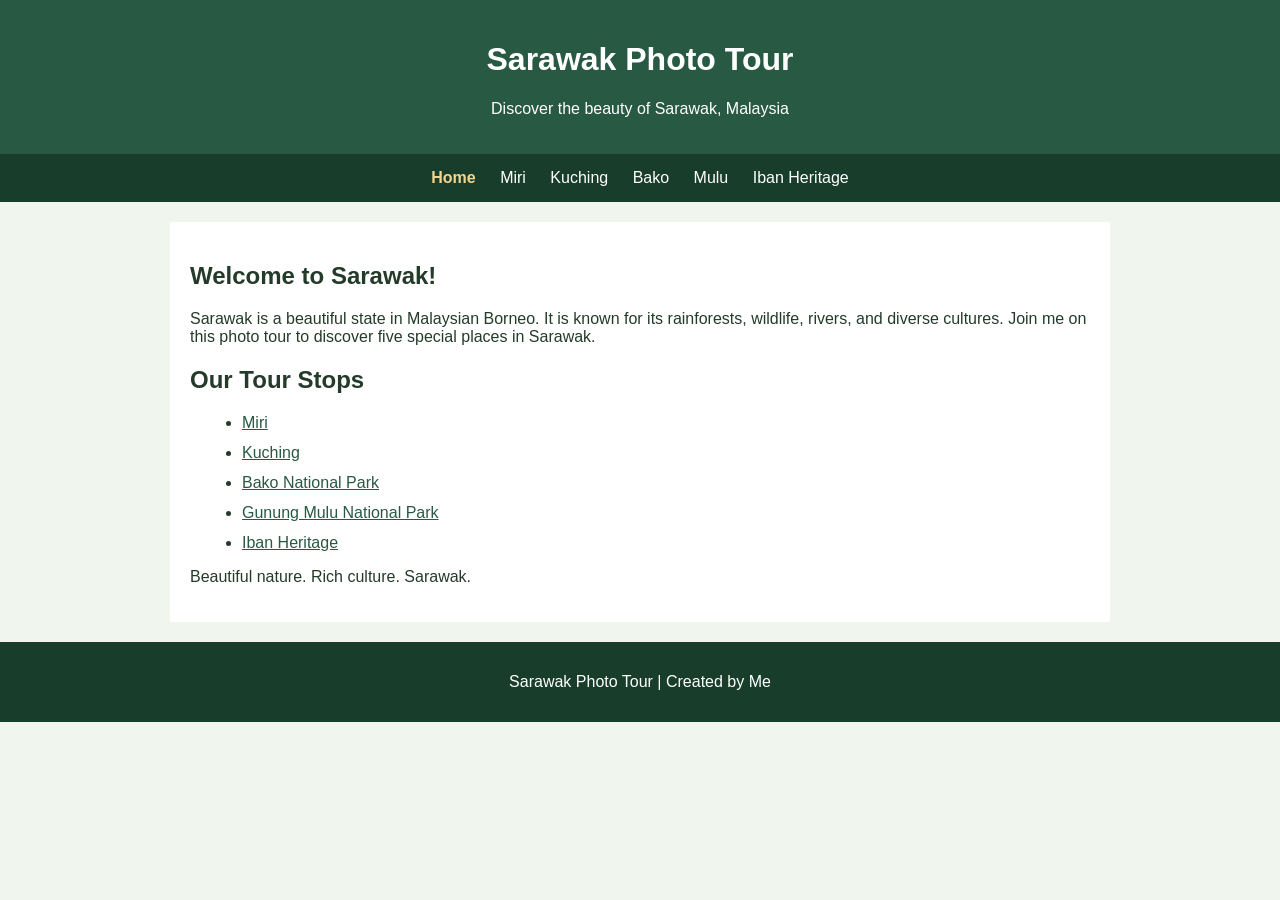
==== index.html @ 057e3d28 "Add files via upload" ====
<!DOCTYPE html>
<html lang="en">
<head>
    <meta charset="UTF-8">
    <meta name="viewport" content="width=device-width, initial-scale=1.0">
    <title>Sarawak Photo Tour</title>
    <link rel="stylesheet" href="style.css">
</head>
<body>
<header>
    <h1>Sarawak Photo Tour</h1>
    <p>Discover the beauty of Sarawak, Malaysia</p>
</header>

<nav>
    <a href="index.html" class="active" aria-current="page">Home</a>
    <a href="miri.html">Miri</a>
    <a href="kuching.html">Kuching</a>
    <a href="bako.html">Bako</a>
    <a href="mulu.html">Mulu</a>
    <a href="iban.html">Iban Heritage</a>
</nav>

<main>
<h2>Welcome to Sarawak!</h2>
<p>Sarawak is a beautiful state in Malaysian Borneo. It is known for its rainforests, wildlife, rivers, and diverse cultures. Join me on this photo tour to discover five special places in Sarawak.</p>

<h2>Our Tour Stops</h2>
<ul class="places">
    <li><a href="miri.html">Miri</a></li>
    <li><a href="kuching.html">Kuching</a></li>
    <li><a href="bako.html">Bako National Park</a></li>
    <li><a href="mulu.html">Gunung Mulu National Park</a></li>
    <li><a href="iban.html">Iban Heritage</a></li>
</ul>
<div class="decoration">
    <p>Beautiful nature. Rich culture. Sarawak.</p>
</div>
</main>

<footer>
    <p>Sarawak Photo Tour | Created by Me</p>
</footer>
</body>
</html>
---- style.css ----
body {
    font-family: Arial, sans-serif;
    background-color: #f0f5ee;
    background-image: url("images/leaf-pattern.png");
    background-repeat: repeat;
    color: #243b2a;
    margin: 0;
}

header {
    background-color: #285943;
    color: white;
    text-align: center;
    padding: 20px;
}

nav {
    background-color: #183d2b;
    text-align: center;
    padding: 15px;
}

nav a {
    color: white;
    text-decoration: none;
    margin: 10px;
}

nav a:hover {
    color: #f4d58d;
}

nav a.active {
    color: #f4d58d;
    font-weight: bold;
}

main {
    background-color: white;
    margin: 20px auto;
    padding: 20px;
    max-width: 900px;
}

.places {
    list-style-image: url("images/leaf-bullet.png");
}

.places li {
    margin: 12px;
}

.places a {
    color: #285943;
}

footer {
    background-color: #183d2b;
    color: white;
    text-align: center;
    padding: 15px;
}
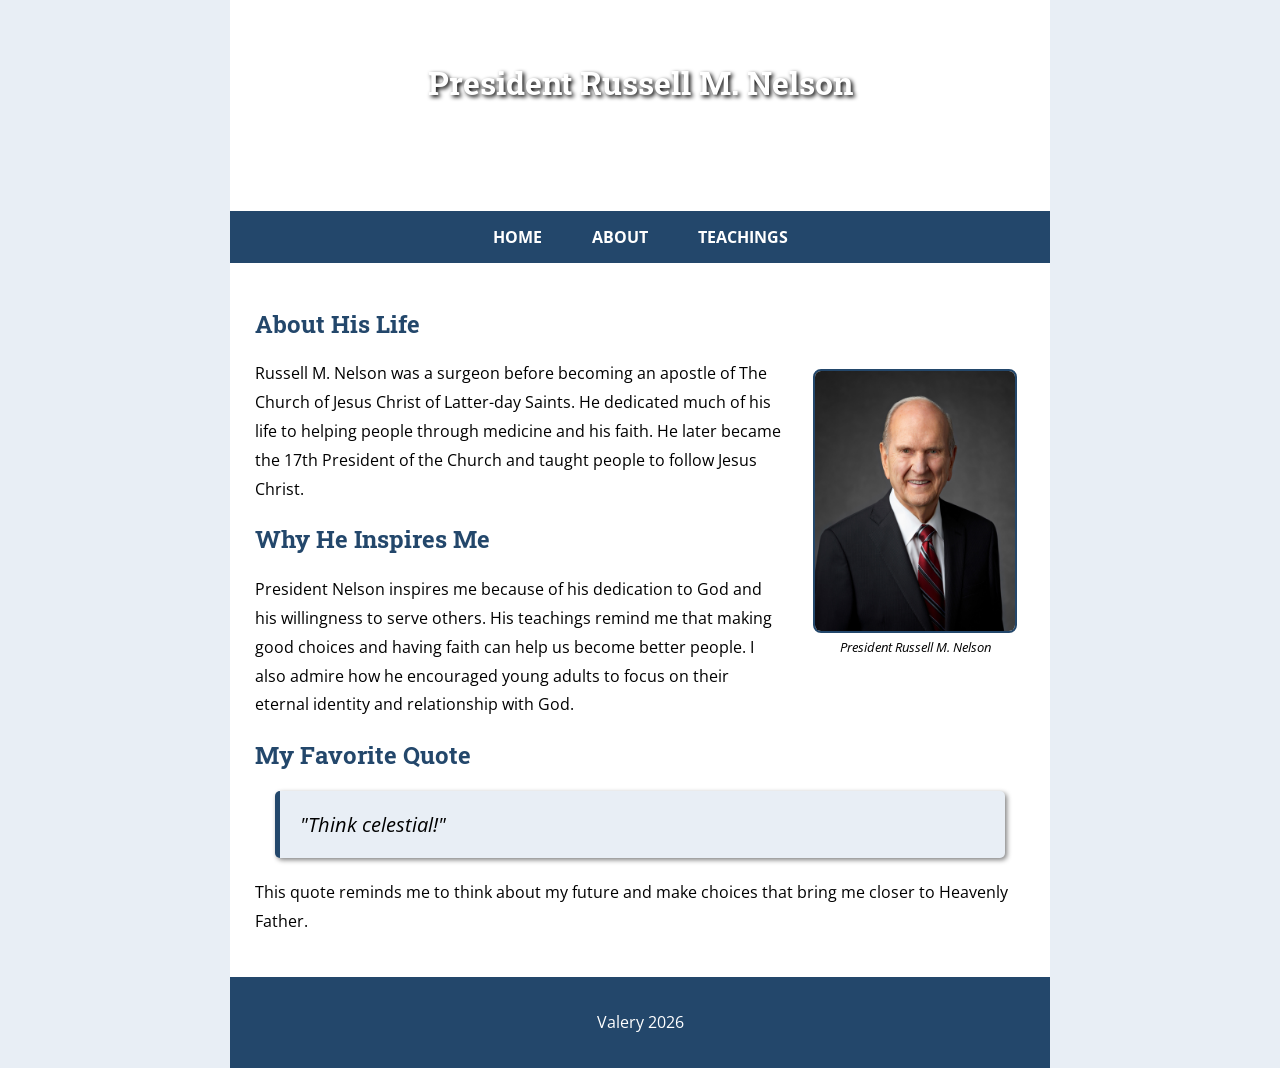
==== commit 302a5f70: "Add files via upload" ====
--- a/index.html
+++ b/index.html
@@ -1,45 +1,74 @@
-<!DOCTYPE html>
-<html lang="en">
-<head>
-    <meta charset="UTF-8">
-    <meta name="viewport" content="width=device-width, initial-scale=1.0">
-    <title>Sarawak Photo Tour</title>
-    <link rel="stylesheet" href="style.css">
-</head>
-<body>
-<header>
-    <h1>Sarawak Photo Tour</h1>
-    <p>Discover the beauty of Sarawak, Malaysia</p>
-</header>
-
-<nav>
-    <a href="index.html" class="active" aria-current="page">Home</a>
-    <a href="miri.html">Miri</a>
-    <a href="kuching.html">Kuching</a>
-    <a href="bako.html">Bako</a>
-    <a href="mulu.html">Mulu</a>
-    <a href="iban.html">Iban Heritage</a>
-</nav>
-
-<main>
-<h2>Welcome to Sarawak!</h2>
-<p>Sarawak is a beautiful state in Malaysian Borneo. It is known for its rainforests, wildlife, rivers, and diverse cultures. Join me on this photo tour to discover five special places in Sarawak.</p>
-
-<h2>Our Tour Stops</h2>
-<ul class="places">
-    <li><a href="miri.html">Miri</a></li>
-    <li><a href="kuching.html">Kuching</a></li>
-    <li><a href="bako.html">Bako National Park</a></li>
-    <li><a href="mulu.html">Gunung Mulu National Park</a></li>
-    <li><a href="iban.html">Iban Heritage</a></li>
-</ul>
-<div class="decoration">
-    <p>Beautiful nature. Rich culture. Sarawak.</p>
-</div>
-</main>
-
-<footer>
-    <p>Sarawak Photo Tour | Created by Me</p>
-</footer>
-</body>
-</html>
+
+<!DOCTYPE html>
+<html lang="en">
+<head>
+    <meta charset="UTF-8">
+    <meta name="viewport" content="width=device-width, initial-scale=1.0">
+    <title>Russell M. Nelson</title>
+    <link rel="stylesheet" href="styles.css">
+</head>
+<body>
+
+<div class="wrapper">
+
+    <header>
+        <h1>President Russell M. Nelson</h1>
+        <p>A Life of Faith and Service</p>
+    </header>
+
+    <nav>
+        <a href="#">Home</a>
+        <a href="#">About</a>
+        <a href="#">Teachings</a>
+    </nav>
+
+    <main>
+        <h2>About His Life</h2>
+
+        <figure>
+            <img src="nelson.jpg" alt="President Russell M. Nelson">
+            <figcaption>President Russell M. Nelson</figcaption>
+        </figure>
+
+        <p>
+            Russell M. Nelson was a surgeon before becoming
+            an apostle of The Church of Jesus Christ of
+            Latter-day Saints. He dedicated much of his life
+            to helping people through medicine and his faith.
+            He later became the 17th President of the Church
+            and taught people to follow Jesus Christ.
+        </p>
+
+        <h2>Why He Inspires Me</h2>
+
+        <p>
+            President Nelson inspires me because of his
+            dedication to God and his willingness to serve
+            others. His teachings remind me that making
+            good choices and having faith can help us
+            become better people. I also admire how he
+            encouraged young adults to focus on their
+            eternal identity and relationship with God.
+        </p>
+
+        <h2>My Favorite Quote</h2>
+
+        <blockquote>
+            "Think celestial!"
+        </blockquote>
+
+        <p>
+            This quote reminds me to think about my
+            future and make choices that bring me
+            closer to Heavenly Father.
+        </p>
+    </main>
+
+    <footer>
+        <p>Valery 2026</p>
+    </footer>
+
+</div>
+
+</body>
+</html>
--- a/styles.css
+++ b/styles.css
@@ -0,0 +1,103 @@
+
+@import url('https://fonts.googleapis.com/css2?family=Open+Sans:wght@400;700&family=Roboto+Slab:wght@400;700&display=swap');
+
+body {
+    background-color: #e8eef5;
+    font-family: 'Open Sans', sans-serif;
+    margin: 0;
+}
+
+.wrapper {
+    background-color: white;
+    margin: 0 auto;
+    width: 820px;
+}
+
+header {
+    background-image: url("background.jpg");
+    background-size: cover;
+    background-origin: padding-box;
+    background-clip: padding-box;
+    color: white;
+    padding: 40px;
+    text-align: center;
+}
+
+header h1 {
+    font-family: 'Roboto Slab', serif;
+    font-size: 32px;
+    text-shadow: 2px 2px 4px black;
+}
+
+nav {
+    background-color: #23476b;
+    padding: 15px;
+    text-align: center;
+}
+
+nav a {
+    color: white;
+    font-weight: bold;
+    margin: 15px;
+    padding: 8px;
+    text-decoration: none;
+    text-transform: uppercase;
+}
+
+nav a:hover {
+    background-color: white;
+    border-radius: 5px;
+    color: #23476b;
+}
+
+main {
+    padding: 25px;
+}
+
+h2 {
+    color: #23476b;
+    font-family: 'Roboto Slab', serif;
+    font-size: 24px;
+}
+
+p {
+    font-size: 16px;
+    line-height: 1.8;
+}
+
+figure {
+    float: right;
+    margin: 10px 0 20px 20px;
+    text-align: center;
+    width: 220px;
+}
+
+figure img {
+    border: 2px solid #23476b;
+    border-radius: 8px;
+    height: 260px;
+    width: 200px;
+}
+
+figcaption {
+    font-size: 13px;
+    font-style: italic;
+}
+
+blockquote {
+    background-color: #e8eef5;
+    border-left: 5px solid #23476b;
+    border-radius: 5px;
+    box-shadow: 2px 2px 5px gray;
+    font-size: 20px;
+    font-style: italic;
+    margin: 20px;
+    padding: 20px;
+}
+
+footer {
+    background-color: #23476b;
+    color: white;
+    padding: 15px;
+    text-align: center;
+}
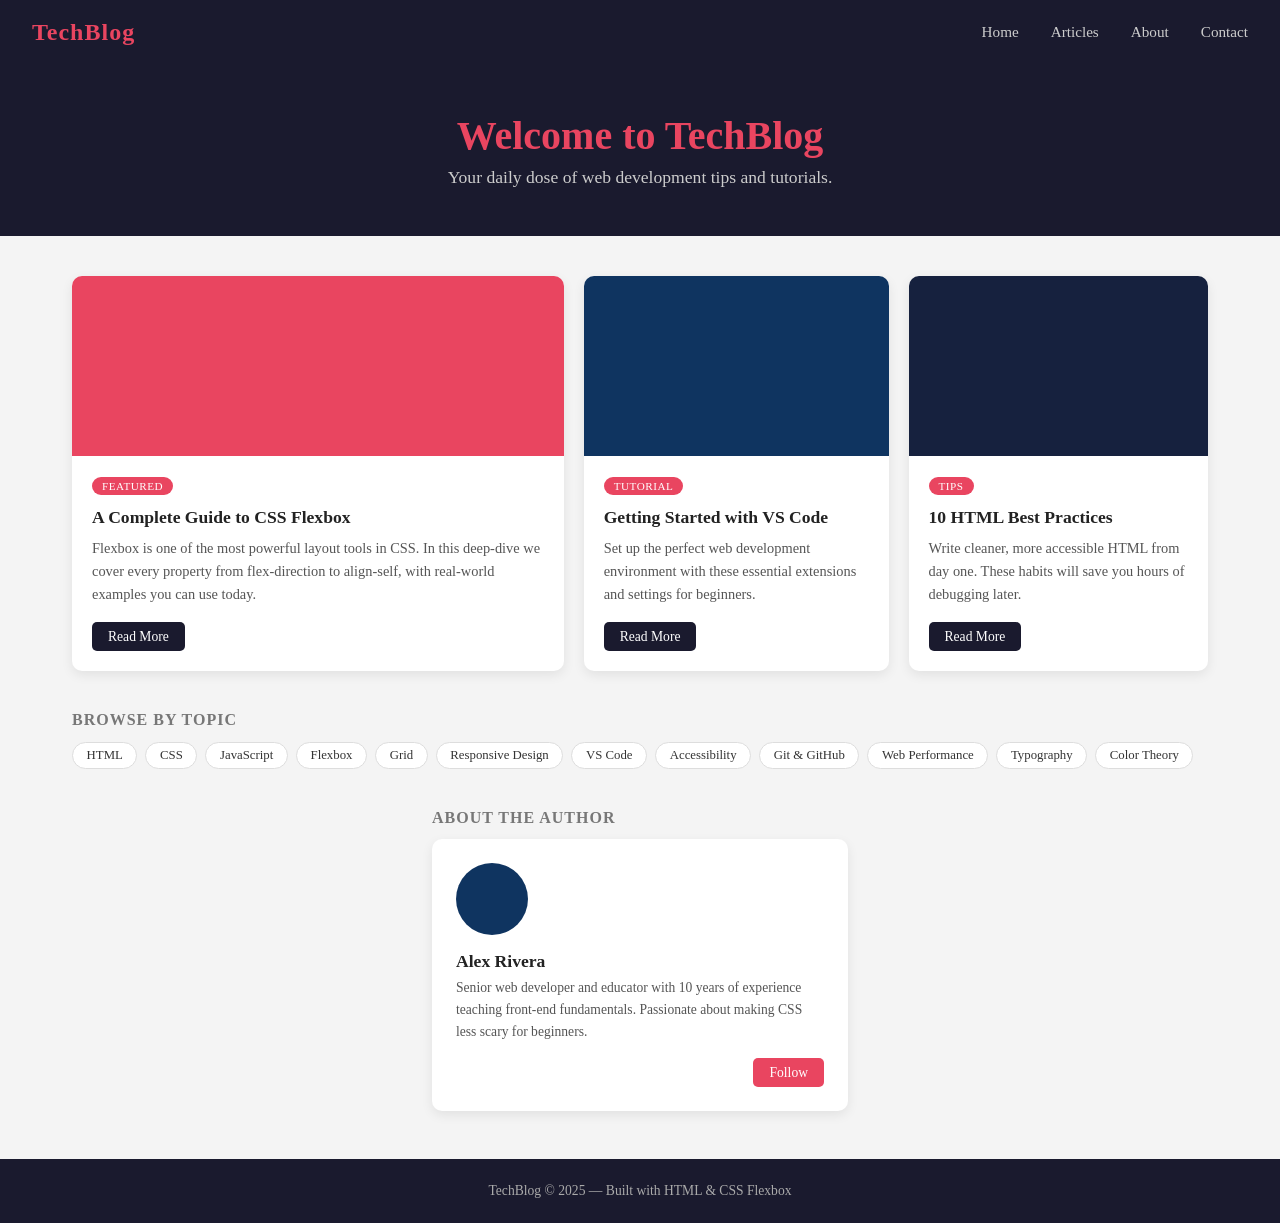
==== commit 704f4c92: "Add files via upload" ====
--- a/index.html
+++ b/index.html
@@ -1,74 +1,140 @@
-
 <!DOCTYPE html>
 <html lang="en">
 <head>
-    <meta charset="UTF-8">
-    <meta name="viewport" content="width=device-width, initial-scale=1.0">
-    <title>Russell M. Nelson</title>
-    <link rel="stylesheet" href="styles.css">
+  <meta charset="UTF-8" />
+  <meta name="viewport" content="width=device-width, initial-scale=1.0"/>
+  <title>Tech Blog – Flexbox Activity</title>
+  <link rel="stylesheet" href="style.css" />
 </head>
 <body>
 
-<div class="wrapper">
+  <!-- ============================
+       NAVBAR
+       Your job: make the logo sit
+       on the LEFT and the nav links
+       sit on the RIGHT using flexbox.
+  ============================= -->
+  <nav class="navbar">
+    <div class="logo">TechBlog</div>
+    <ul class="nav-links">
+      <li><a href="#">Home</a></li>
+      <li><a href="#">Articles</a></li>
+      <li><a href="#">About</a></li>
+      <li><a href="#">Contact</a></li>
+    </ul>
+  </nav>
 
-    <header>
-        <h1>President Russell M. Nelson</h1>
-        <p>A Life of Faith and Service</p>
-    </header>
+  <!-- ============================
+       HERO / PAGE HEADER
+       (already styled for you)
+  ============================= -->
+  <header class="hero">
+    <h1>Welcome to TechBlog</h1>
+    <p>Your daily dose of web development tips and tutorials.</p>
+  </header>
 
-    <nav>
-        <a href="#">Home</a>
-        <a href="#">About</a>
-        <a href="#">Teachings</a>
-    </nav>
+  <!-- ============================
+       CARD SECTION
+       Your job: lay the three cards
+       out SIDE BY SIDE with even
+       spacing using flexbox.
+  ============================= -->
+  <main class="card-section">
 
-    <main>
-        <h2>About His Life</h2>
+    <!-- TASK 8: make this card "featured"
+         so it grows wider than the others -->
+    <article class="card card-featured">
+      <div class="card-img img-featured"></div>
+      <div class="card-body">
+        <span class="tag">Featured</span>
+        <h2>A Complete Guide to CSS Flexbox</h2>
+        <p>Flexbox is one of the most powerful layout tools in CSS. In this deep-dive we cover every property from flex-direction to align-self, with real-world examples you can use today.</p>
+        <a href="#" class="btn">Read More</a>
+      </div>
+    </article>
 
-        <figure>
-            <img src="nelson.jpg" alt="President Russell M. Nelson">
-            <figcaption>President Russell M. Nelson</figcaption>
-        </figure>
+    <article class="card">
+      <div class="card-img img-2"></div>
+      <div class="card-body">
+        <span class="tag">Tutorial</span>
+        <h2>Getting Started with VS Code</h2>
+        <p>Set up the perfect web development environment with these essential extensions and settings for beginners.</p>
+        <a href="#" class="btn">Read More</a>
+      </div>
+    </article>
 
-        <p>
-            Russell M. Nelson was a surgeon before becoming
-            an apostle of The Church of Jesus Christ of
-            Latter-day Saints. He dedicated much of his life
-            to helping people through medicine and his faith.
-            He later became the 17th President of the Church
-            and taught people to follow Jesus Christ.
-        </p>
+    <article class="card">
+      <div class="card-img img-3"></div>
+      <div class="card-body">
+        <span class="tag">Tips</span>
+        <h2>10 HTML Best Practices</h2>
+        <p>Write cleaner, more accessible HTML from day one. These habits will save you hours of debugging later.</p>
+        <a href="#" class="btn">Read More</a>
+      </div>
+    </article>
 
-        <h2>Why He Inspires Me</h2>
+  </main>
 
-        <p>
-            President Nelson inspires me because of his
-            dedication to God and his willingness to serve
-            others. His teachings remind me that making
-            good choices and having faith can help us
-            become better people. I also admire how he
-            encouraged young adults to focus on their
-            eternal identity and relationship with God.
-        </p>
+  <!-- ============================
+       TAGS / TOPIC ROW
+       TASK 9: These topic tags should
+       wrap onto multiple lines when
+       there are too many to fit in
+       one row. Right now they overflow!
+       Hint: one property controls
+       whether flex items can wrap.
+  ============================= -->
+  <section class="topics">
+    <h3 class="topics-heading">Browse by Topic</h3>
+    <div class="tag-row">
+      <span class="topic-tag">HTML</span>
+      <span class="topic-tag">CSS</span>
+      <span class="topic-tag">JavaScript</span>
+      <span class="topic-tag">Flexbox</span>
+      <span class="topic-tag">Grid</span>
+      <span class="topic-tag">Responsive Design</span>
+      <span class="topic-tag">VS Code</span>
+      <span class="topic-tag">Accessibility</span>
+      <span class="topic-tag">Git &amp; GitHub</span>
+      <span class="topic-tag">Web Performance</span>
+      <span class="topic-tag">Typography</span>
+      <span class="topic-tag">Color Theory</span>
+    </div>
+  </section>
 
-        <h2>My Favorite Quote</h2>
+  <!-- ============================
+       AUTHOR CARD
+       TASK 10: The author card contains
+       an avatar, a text block, and a
+       button. They should stack
+       VERTICALLY (column), not
+       side by side.
+       Hint: flex-direction has a value
+       for this.
 
-        <blockquote>
-            "Think celestial!"
-        </blockquote>
+       TASK 11: The "Follow" button
+       should align itself to the RIGHT
+       edge of the card, even though
+       everything else is left-aligned.
+       Hint: only ONE item should move —
+       use a property applied to the
+       button itself, not the container.
+  ============================= -->
+  <section class="author-section">
+    <h3 class="author-heading">About the Author</h3>
+    <div class="author-card">
+      <div class="author-avatar"></div>
+      <div class="author-info">
+        <h4>Alex Rivera</h4>
+        <p>Senior web developer and educator with 10 years of experience teaching front-end fundamentals. Passionate about making CSS less scary for beginners.</p>
+      </div>
+      <a href="#" class="btn btn-follow">Follow</a>
+    </div>
+  </section>
 
-        <p>
-            This quote reminds me to think about my
-            future and make choices that bring me
-            closer to Heavenly Father.
-        </p>
-    </main>
-
-    <footer>
-        <p>Valery 2026</p>
-    </footer>
-
-</div>
+  <footer class="footer">
+    <p>TechBlog &copy; 2025 — Built with HTML &amp; CSS Flexbox</p>
+  </footer>
 
 </body>
 </html>
--- a/style.css
+++ b/style.css
@@ -0,0 +1,312 @@
+
+/* =============================================
+   TECH BLOG – Flexbox Activity Starter CSS
+
+   YOUR TASKS are marked with 👉
+   Everything else is already done for you.
+   ============================================= */
+
+/* --- Base Reset & Body --- */
+* {
+  margin: 0;
+  padding: 0;
+  box-sizing: border-box;
+}
+
+body {
+  font-family: Georgia, serif;
+  background-color: #f4f4f4;
+  color: #222;
+}
+
+/* --- NAVBAR ---
+   The HTML structure is:
+   <nav class="navbar">
+     <div class="logo">...</div>
+     <ul class="nav-links">...</ul>
+   </nav>
+*/
+
+.navbar {
+  background-color: #1a1a2e;
+  padding: 0 2rem;
+  height: 64px;
+
+  /* 👉 TASK 1: Turn the navbar into a flex container */
+  display: flex;
+
+  /* 👉 TASK 2: Vertically center the logo and links
+     Hint: think about the CROSS axis */
+  align-items: center;
+
+  /* 👉 TASK 3: Push the logo LEFT and the links RIGHT
+     Hint: there's a value that puts space BETWEEN items */
+  justify-content: space-between;
+}
+
+.logo {
+  color: #e94560;
+  font-size: 1.5rem;
+  font-weight: bold;
+  letter-spacing: 1px;
+}
+
+.nav-links {
+  list-style: none;
+
+  /* 👉 TASK 4: Make the nav links sit in a horizontal row
+     (They are inside a <ul> — make the ul a flex container) */
+  display: flex;
+
+  gap: 2rem;
+}
+
+.nav-links a {
+  color: #ccc;
+  text-decoration: none;
+  font-size: 0.95rem;
+}
+
+.nav-links a:hover {
+  color: #e94560;
+}
+
+/* --- HERO SECTION (already done!) --- */
+.hero {
+  background-color: #1a1a2e;
+  color: white;
+  text-align: center;
+  padding: 3rem 2rem;
+}
+
+.hero h1 {
+  font-size: 2.5rem;
+  margin-bottom: 0.5rem;
+  color: #e94560;
+}
+
+.hero p {
+  font-size: 1.1rem;
+  color: #ccc;
+}
+
+/* --- CARD SECTION ---
+   The HTML structure is:
+   <main class="card-section">
+     <article class="card card-featured">...</article>
+     <article class="card">...</article>
+     <article class="card">...</article>
+   </main>
+*/
+
+.card-section {
+  max-width: 1200px;
+  margin: 2.5rem auto;
+  padding: 0 2rem;
+
+  /* 👉 TASK 5: Turn the card section into a flex container */
+  display: flex;
+
+  /* 👉 TASK 6: Add some space between the cards
+     Hint: use the gap property OR a justify-content value */
+  gap: 20px;
+
+  /* 👉 TASK 7: Make sure cards align at the top
+     (What align-items value keeps them from stretching?) */
+  align-items: flex-start;
+}
+
+/* --- INDIVIDUAL CARD (already done!) --- */
+.card {
+  background: white;
+  border-radius: 10px;
+  overflow: hidden;
+  box-shadow: 0 4px 12px rgba(0,0,0,0.08);
+}
+
+/* --- TASK 8 ---
+   👉 TASK 8: Make the .card-featured grow
+   to be wider than the other two cards.
+   Hint: use flex-grow on both .card and .card-featured
+   with different values so featured gets more space.
+*/
+
+.card {
+  flex-grow: 1;
+}
+
+.card-featured {
+  flex-grow: 2;
+}
+
+/* --- CARD IMAGE AREAS (already done!) --- */
+.card-img {
+  width: 100%;
+  height: 180px;
+}
+
+.img-featured { background-color: #e94560; }
+.img-2        { background-color: #0f3460; }
+.img-3        { background-color: #16213e; }
+
+/* --- CARD BODY (already done!) --- */
+.card-body {
+  padding: 1.25rem;
+}
+
+.tag {
+  display: inline-block;
+  background: #e94560;
+  color: white;
+  font-size: 0.7rem;
+  padding: 3px 10px;
+  border-radius: 20px;
+  margin-bottom: 0.6rem;
+  text-transform: uppercase;
+  letter-spacing: 0.5px;
+}
+
+.card-body h2 {
+  font-size: 1.1rem;
+  margin-bottom: 0.5rem;
+  line-height: 1.4;
+}
+
+.card-body p {
+  font-size: 0.9rem;
+  color: #555;
+  line-height: 1.6;
+  margin-bottom: 1rem;
+}
+
+.btn {
+  display: inline-block;
+  background: #1a1a2e;
+  color: white;
+  text-decoration: none;
+  padding: 0.4rem 1rem;
+  border-radius: 5px;
+  font-size: 0.85rem;
+}
+
+.btn:hover {
+  background: #e94560;
+}
+
+/* =============================================
+   NEW TASKS BELOW
+   ============================================= */
+
+/* --- TOPICS SECTION (already done!) --- */
+.topics {
+  max-width: 1200px;
+  margin: 0 auto 2.5rem;
+  padding: 0 2rem;
+}
+
+.topics-heading {
+  font-size: 1rem;
+  text-transform: uppercase;
+  letter-spacing: 1px;
+  color: #777;
+  margin-bottom: 0.8rem;
+}
+
+.tag-row {
+  /* 👉 TASK 9: Turn this into a flex container so the
+     topic tags line up in a row. Then allow the tags to
+     WRAP onto a new line when they run out of space.
+     Hint: you need TWO properties here — one to activate
+     flex, and one to allow wrapping. */
+  display: flex;
+  flex-wrap: wrap;
+
+  gap: 0.5rem;
+}
+
+.topic-tag {
+  background: white;
+  border: 1px solid #ddd;
+  color: #333;
+  font-size: 0.8rem;
+  padding: 0.3rem 0.85rem;
+  border-radius: 20px;
+  white-space: nowrap;
+}
+
+.topic-tag:hover {
+  background: #e94560;
+  color: white;
+  border-color: #e94560;
+  cursor: pointer;
+}
+
+/* --- AUTHOR SECTION (already done!) --- */
+.author-section {
+  max-width: 480px;
+  margin: 0 auto 3rem;
+  padding: 0 2rem;
+}
+
+.author-heading {
+  font-size: 1rem;
+  text-transform: uppercase;
+  letter-spacing: 1px;
+  color: #777;
+  margin-bottom: 0.8rem;
+}
+
+.author-card {
+  background: white;
+  border-radius: 10px;
+  padding: 1.5rem;
+  box-shadow: 0 4px 12px rgba(0,0,0,0.08);
+
+  /* 👉 TASK 10: Make the author card a flex container,
+     and stack its children VERTICALLY (column direction).
+     The avatar, text, and button should be on top of
+     each other, not side by side. */
+  display: flex;
+  flex-direction: column;
+
+  gap: 1rem;
+}
+
+.author-avatar {
+  width: 72px;
+  height: 72px;
+  border-radius: 50%;
+  background-color: #0f3460;
+  /* already done — don't change this */
+}
+
+.author-info h4 {
+  font-size: 1.1rem;
+  margin-bottom: 0.3rem;
+}
+
+.author-info p {
+  font-size: 0.85rem;
+  color: #555;
+  line-height: 1.6;
+}
+
+.btn-follow {
+  background: #e94560;
+  /* 👉 TASK 11: Make ONLY this button align to the RIGHT
+     side of the card, even though everything else is
+     left-aligned.
+     Hint: don't change the container — use a property
+     that targets this single item on the cross axis. */
+  align-self: flex-end;
+}
+
+/* --- FOOTER (already done!) --- */
+.footer {
+  background-color: #1a1a2e;
+  color: #aaa;
+  text-align: center;
+  padding: 1.5rem;
+  font-size: 0.85rem;
+  margin-top: 3rem;
+}
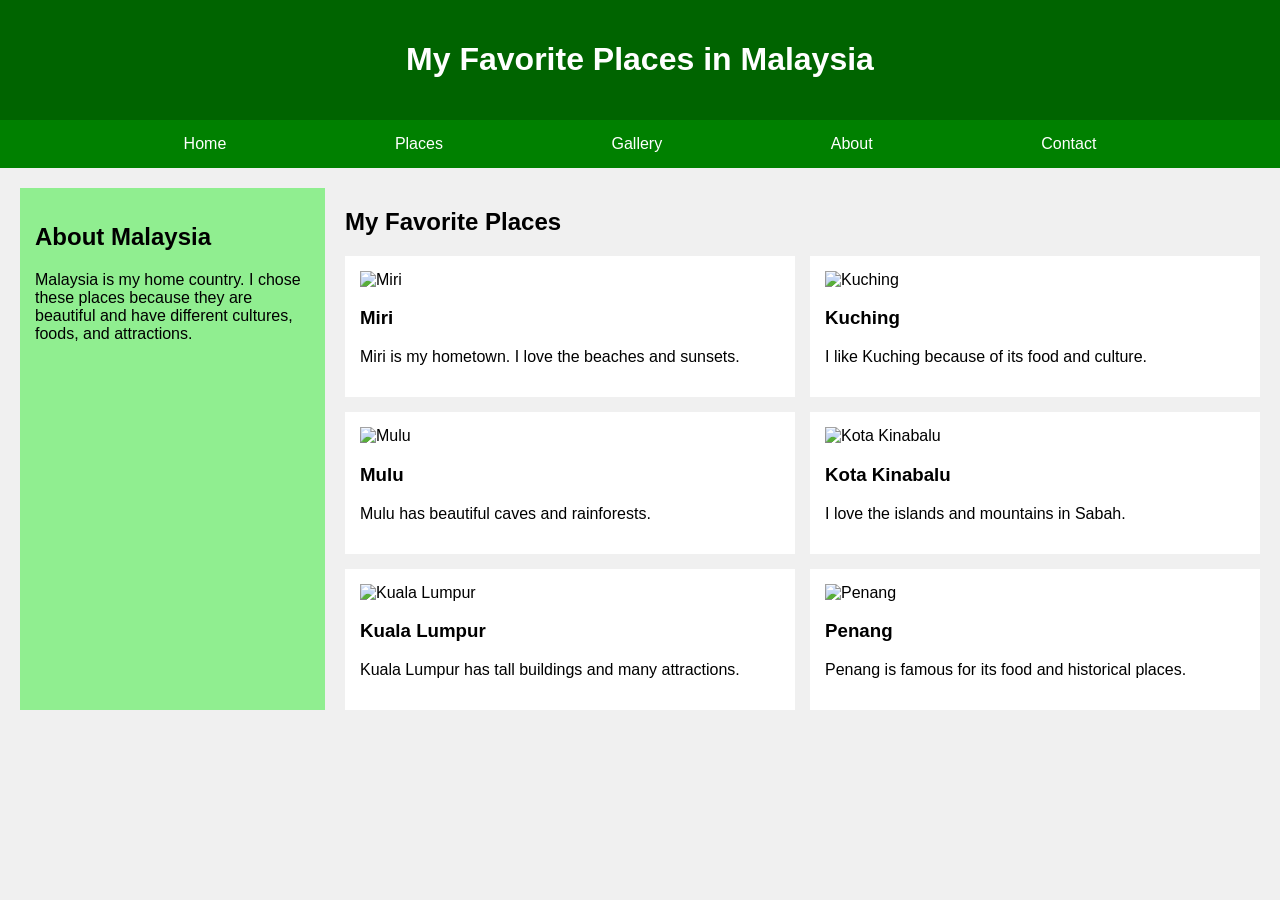
==== commit 5b937c15: "Add files via upload" ====
--- a/index.html
+++ b/index.html
@@ -1,140 +1,84 @@
+
 <!DOCTYPE html>
 <html lang="en">
 <head>
-  <meta charset="UTF-8" />
-  <meta name="viewport" content="width=device-width, initial-scale=1.0"/>
-  <title>Tech Blog – Flexbox Activity</title>
-  <link rel="stylesheet" href="style.css" />
+    <meta charset="UTF-8">
+    <meta name="viewport" content="width=device-width, initial-scale=1.0">
+    <title>My Favorite Places in Malaysia</title>
+    <link rel="stylesheet" href="style.css">
 </head>
 <body>
 
-  <!-- ============================
-       NAVBAR
-       Your job: make the logo sit
-       on the LEFT and the nav links
-       sit on the RIGHT using flexbox.
-  ============================= -->
-  <nav class="navbar">
-    <div class="logo">TechBlog</div>
-    <ul class="nav-links">
-      <li><a href="#">Home</a></li>
-      <li><a href="#">Articles</a></li>
-      <li><a href="#">About</a></li>
-      <li><a href="#">Contact</a></li>
-    </ul>
-  </nav>
+    <header>
+        <h1>My Favorite Places in Malaysia</h1>
+    </header>
 
-  <!-- ============================
-       HERO / PAGE HEADER
-       (already styled for you)
-  ============================= -->
-  <header class="hero">
-    <h1>Welcome to TechBlog</h1>
-    <p>Your daily dose of web development tips and tutorials.</p>
-  </header>
+    <nav>
+        <a href="#">Home</a>
+        <a href="#">Places</a>
+        <a href="#">Gallery</a>
+        <a href="#">About</a>
+        <a href="#">Contact</a>
+    </nav>
 
-  <!-- ============================
-       CARD SECTION
-       Your job: lay the three cards
-       out SIDE BY SIDE with even
-       spacing using flexbox.
-  ============================= -->
-  <main class="card-section">
+    <div class="layout">
 
-    <!-- TASK 8: make this card "featured"
-         so it grows wider than the others -->
-    <article class="card card-featured">
-      <div class="card-img img-featured"></div>
-      <div class="card-body">
-        <span class="tag">Featured</span>
-        <h2>A Complete Guide to CSS Flexbox</h2>
-        <p>Flexbox is one of the most powerful layout tools in CSS. In this deep-dive we cover every property from flex-direction to align-self, with real-world examples you can use today.</p>
-        <a href="#" class="btn">Read More</a>
-      </div>
-    </article>
+        <aside>
+            <h2>About Malaysia</h2>
+            <p>
+                Malaysia is my home country.
+                I chose these places because
+                they are beautiful and have
+                different cultures, foods,
+                and attractions.
+            </p>
+        </aside>
 
-    <article class="card">
-      <div class="card-img img-2"></div>
-      <div class="card-body">
-        <span class="tag">Tutorial</span>
-        <h2>Getting Started with VS Code</h2>
-        <p>Set up the perfect web development environment with these essential extensions and settings for beginners.</p>
-        <a href="#" class="btn">Read More</a>
-      </div>
-    </article>
+        <main>
+            <h2>My Favorite Places</h2>
 
-    <article class="card">
-      <div class="card-img img-3"></div>
-      <div class="card-body">
-        <span class="tag">Tips</span>
-        <h2>10 HTML Best Practices</h2>
-        <p>Write cleaner, more accessible HTML from day one. These habits will save you hours of debugging later.</p>
-        <a href="#" class="btn">Read More</a>
-      </div>
-    </article>
+            <div class="cards">
 
-  </main>
+                <article>
+                    <img src="images/miri.jpg" alt="Miri">
+                    <h3>Miri</h3>
+                    <p>Miri is my hometown. I love the beaches and sunsets.</p>
+                </article>
 
-  <!-- ============================
-       TAGS / TOPIC ROW
-       TASK 9: These topic tags should
-       wrap onto multiple lines when
-       there are too many to fit in
-       one row. Right now they overflow!
-       Hint: one property controls
-       whether flex items can wrap.
-  ============================= -->
-  <section class="topics">
-    <h3 class="topics-heading">Browse by Topic</h3>
-    <div class="tag-row">
-      <span class="topic-tag">HTML</span>
-      <span class="topic-tag">CSS</span>
-      <span class="topic-tag">JavaScript</span>
-      <span class="topic-tag">Flexbox</span>
-      <span class="topic-tag">Grid</span>
-      <span class="topic-tag">Responsive Design</span>
-      <span class="topic-tag">VS Code</span>
-      <span class="topic-tag">Accessibility</span>
-      <span class="topic-tag">Git &amp; GitHub</span>
-      <span class="topic-tag">Web Performance</span>
-      <span class="topic-tag">Typography</span>
-      <span class="topic-tag">Color Theory</span>
+                <article>
+                    <img src="images/kuching.jpg" alt="Kuching">
+                    <h3>Kuching</h3>
+                    <p>I like Kuching because of its food and culture.</p>
+                </article>
+
+                <article>
+                    <img src="images/mulu.jpg" alt="Mulu">
+                    <h3>Mulu</h3>
+                    <p>Mulu has beautiful caves and rainforests.</p>
+                </article>
+
+                <article>
+                    <img src="images/kk.jpg" alt="Kota Kinabalu">
+                    <h3>Kota Kinabalu</h3>
+                    <p>I love the islands and mountains in Sabah.</p>
+                </article>
+
+                <article>
+                    <img src="images/kl.jpg" alt="Kuala Lumpur">
+                    <h3>Kuala Lumpur</h3>
+                    <p>Kuala Lumpur has tall buildings and many attractions.</p>
+                </article>
+
+                <article>
+                    <img src="images/penang.jpg" alt="Penang">
+                    <h3>Penang</h3>
+                    <p>Penang is famous for its food and historical places.</p>
+                </article>
+
+            </div>
+        </main>
+
     </div>
-  </section>
-
-  <!-- ============================
-       AUTHOR CARD
-       TASK 10: The author card contains
-       an avatar, a text block, and a
-       button. They should stack
-       VERTICALLY (column), not
-       side by side.
-       Hint: flex-direction has a value
-       for this.
-
-       TASK 11: The "Follow" button
-       should align itself to the RIGHT
-       edge of the card, even though
-       everything else is left-aligned.
-       Hint: only ONE item should move —
-       use a property applied to the
-       button itself, not the container.
-  ============================= -->
-  <section class="author-section">
-    <h3 class="author-heading">About the Author</h3>
-    <div class="author-card">
-      <div class="author-avatar"></div>
-      <div class="author-info">
-        <h4>Alex Rivera</h4>
-        <p>Senior web developer and educator with 10 years of experience teaching front-end fundamentals. Passionate about making CSS less scary for beginners.</p>
-      </div>
-      <a href="#" class="btn btn-follow">Follow</a>
-    </div>
-  </section>
-
-  <footer class="footer">
-    <p>TechBlog &copy; 2025 — Built with HTML &amp; CSS Flexbox</p>
-  </footer>
 
 </body>
 </html>
--- a/style.css
+++ b/style.css
@@ -1,312 +1,91 @@
 
-/* =============================================
-   TECH BLOG – Flexbox Activity Starter CSS
-
-   YOUR TASKS are marked with 👉
-   Everything else is already done for you.
-   ============================================= */
-
-/* --- Base Reset & Body --- */
-* {
-  margin: 0;
-  padding: 0;
-  box-sizing: border-box;
+body {
+    margin: 0;
+    font-family: Arial, sans-serif;
+    background-color: #f0f0f0;
 }
 
-body {
-  font-family: Georgia, serif;
-  background-color: #f4f4f4;
-  color: #222;
+header {
+    background-color: darkgreen;
+    color: white;
+    text-align: center;
+    padding: 20px;
 }
 
-/* --- NAVBAR ---
-   The HTML structure is:
-   <nav class="navbar">
-     <div class="logo">...</div>
-     <ul class="nav-links">...</ul>
-   </nav>
-*/
-
-.navbar {
-  background-color: #1a1a2e;
-  padding: 0 2rem;
-  height: 64px;
-
-  /* 👉 TASK 1: Turn the navbar into a flex container */
-  display: flex;
-
-  /* 👉 TASK 2: Vertically center the logo and links
-     Hint: think about the CROSS axis */
-  align-items: center;
-
-  /* 👉 TASK 3: Push the logo LEFT and the links RIGHT
-     Hint: there's a value that puts space BETWEEN items */
-  justify-content: space-between;
+nav {
+    display: flex;
+    justify-content: space-evenly;
+    background-color: green;
+    padding: 15px;
 }
 
-.logo {
-  color: #e94560;
-  font-size: 1.5rem;
-  font-weight: bold;
-  letter-spacing: 1px;
+nav a {
+    color: white;
+    text-decoration: none;
 }
 
-.nav-links {
-  list-style: none;
-
-  /* 👉 TASK 4: Make the nav links sit in a horizontal row
-     (They are inside a <ul> — make the ul a flex container) */
-  display: flex;
-
-  gap: 2rem;
+nav a:hover {
+    color: yellow;
 }
 
-.nav-links a {
-  color: #ccc;
-  text-decoration: none;
-  font-size: 0.95rem;
+.layout {
+    display: grid;
+    grid-template-columns: 1fr 3fr;
+    gap: 20px;
+    padding: 20px;
 }
 
-.nav-links a:hover {
-  color: #e94560;
+aside {
+    background-color: lightgreen;
+    padding: 15px;
 }
 
-/* --- HERO SECTION (already done!) --- */
-.hero {
-  background-color: #1a1a2e;
-  color: white;
-  text-align: center;
-  padding: 3rem 2rem;
+.cards {
+    display: grid;
+    grid-template-columns: repeat(2, minmax(0, 1fr));
+    gap: 15px;
 }
 
-.hero h1 {
-  font-size: 2.5rem;
-  margin-bottom: 0.5rem;
-  color: #e94560;
+article {
+    background-color: white;
+    padding: 15px;
+    min-width: 0;
 }
 
-.hero p {
-  font-size: 1.1rem;
-  color: #ccc;
+article img {
+    width: 100%;
+    height: 150px;
+    object-fit: cover;
 }
 
-/* --- CARD SECTION ---
-   The HTML structure is:
-   <main class="card-section">
-     <article class="card card-featured">...</article>
-     <article class="card">...</article>
-     <article class="card">...</article>
-   </main>
-*/
-
-.card-section {
-  max-width: 1200px;
-  margin: 2.5rem auto;
-  padding: 0 2rem;
-
-  /* 👉 TASK 5: Turn the card section into a flex container */
-  display: flex;
-
-  /* 👉 TASK 6: Add some space between the cards
-     Hint: use the gap property OR a justify-content value */
-  gap: 20px;
-
-  /* 👉 TASK 7: Make sure cards align at the top
-     (What align-items value keeps them from stretching?) */
-  align-items: flex-start;
+footer {
+    background-color: darkgreen;
+    padding: 20px;
 }
 
-/* --- INDIVIDUAL CARD (already done!) --- */
-.card {
-  background: white;
-  border-radius: 10px;
-  overflow: hidden;
-  box-shadow: 0 4px 12px rgba(0,0,0,0.08);
+.footer-links {
+    display: grid;
+    grid-template-columns: repeat(5, minmax(0, 1fr));
+    gap: 15px;
 }
 
-/* --- TASK 8 ---
-   👉 TASK 8: Make the .card-featured grow
-   to be wider than the other two cards.
-   Hint: use flex-grow on both .card and .card-featured
-   with different values so featured gets more space.
-*/
-
-.card {
-  flex-grow: 1;
+.footer-links a {
+    color: white;
+    text-decoration: none;
+    overflow-wrap: anywhere;
 }
 
-.card-featured {
-  flex-grow: 2;
+@media (max-width: 600px) {
+    .layout {
+        grid-template-columns: 1fr;
+    }
+
+    .cards {
+        grid-template-columns: 1fr;
+    }
+
+    nav {
+        flex-wrap: wrap;
+        gap: 10px;
+    }
 }
-
-/* --- CARD IMAGE AREAS (already done!) --- */
-.card-img {
-  width: 100%;
-  height: 180px;
-}
-
-.img-featured { background-color: #e94560; }
-.img-2        { background-color: #0f3460; }
-.img-3        { background-color: #16213e; }
-
-/* --- CARD BODY (already done!) --- */
-.card-body {
-  padding: 1.25rem;
-}
-
-.tag {
-  display: inline-block;
-  background: #e94560;
-  color: white;
-  font-size: 0.7rem;
-  padding: 3px 10px;
-  border-radius: 20px;
-  margin-bottom: 0.6rem;
-  text-transform: uppercase;
-  letter-spacing: 0.5px;
-}
-
-.card-body h2 {
-  font-size: 1.1rem;
-  margin-bottom: 0.5rem;
-  line-height: 1.4;
-}
-
-.card-body p {
-  font-size: 0.9rem;
-  color: #555;
-  line-height: 1.6;
-  margin-bottom: 1rem;
-}
-
-.btn {
-  display: inline-block;
-  background: #1a1a2e;
-  color: white;
-  text-decoration: none;
-  padding: 0.4rem 1rem;
-  border-radius: 5px;
-  font-size: 0.85rem;
-}
-
-.btn:hover {
-  background: #e94560;
-}
-
-/* =============================================
-   NEW TASKS BELOW
-   ============================================= */
-
-/* --- TOPICS SECTION (already done!) --- */
-.topics {
-  max-width: 1200px;
-  margin: 0 auto 2.5rem;
-  padding: 0 2rem;
-}
-
-.topics-heading {
-  font-size: 1rem;
-  text-transform: uppercase;
-  letter-spacing: 1px;
-  color: #777;
-  margin-bottom: 0.8rem;
-}
-
-.tag-row {
-  /* 👉 TASK 9: Turn this into a flex container so the
-     topic tags line up in a row. Then allow the tags to
-     WRAP onto a new line when they run out of space.
-     Hint: you need TWO properties here — one to activate
-     flex, and one to allow wrapping. */
-  display: flex;
-  flex-wrap: wrap;
-
-  gap: 0.5rem;
-}
-
-.topic-tag {
-  background: white;
-  border: 1px solid #ddd;
-  color: #333;
-  font-size: 0.8rem;
-  padding: 0.3rem 0.85rem;
-  border-radius: 20px;
-  white-space: nowrap;
-}
-
-.topic-tag:hover {
-  background: #e94560;
-  color: white;
-  border-color: #e94560;
-  cursor: pointer;
-}
-
-/* --- AUTHOR SECTION (already done!) --- */
-.author-section {
-  max-width: 480px;
-  margin: 0 auto 3rem;
-  padding: 0 2rem;
-}
-
-.author-heading {
-  font-size: 1rem;
-  text-transform: uppercase;
-  letter-spacing: 1px;
-  color: #777;
-  margin-bottom: 0.8rem;
-}
-
-.author-card {
-  background: white;
-  border-radius: 10px;
-  padding: 1.5rem;
-  box-shadow: 0 4px 12px rgba(0,0,0,0.08);
-
-  /* 👉 TASK 10: Make the author card a flex container,
-     and stack its children VERTICALLY (column direction).
-     The avatar, text, and button should be on top of
-     each other, not side by side. */
-  display: flex;
-  flex-direction: column;
-
-  gap: 1rem;
-}
-
-.author-avatar {
-  width: 72px;
-  height: 72px;
-  border-radius: 50%;
-  background-color: #0f3460;
-  /* already done — don't change this */
-}
-
-.author-info h4 {
-  font-size: 1.1rem;
-  margin-bottom: 0.3rem;
-}
-
-.author-info p {
-  font-size: 0.85rem;
-  color: #555;
-  line-height: 1.6;
-}
-
-.btn-follow {
-  background: #e94560;
-  /* 👉 TASK 11: Make ONLY this button align to the RIGHT
-     side of the card, even though everything else is
-     left-aligned.
-     Hint: don't change the container — use a property
-     that targets this single item on the cross axis. */
-  align-self: flex-end;
-}
-
-/* --- FOOTER (already done!) --- */
-.footer {
-  background-color: #1a1a2e;
-  color: #aaa;
-  text-align: center;
-  padding: 1.5rem;
-  font-size: 0.85rem;
-  margin-top: 3rem;
-}
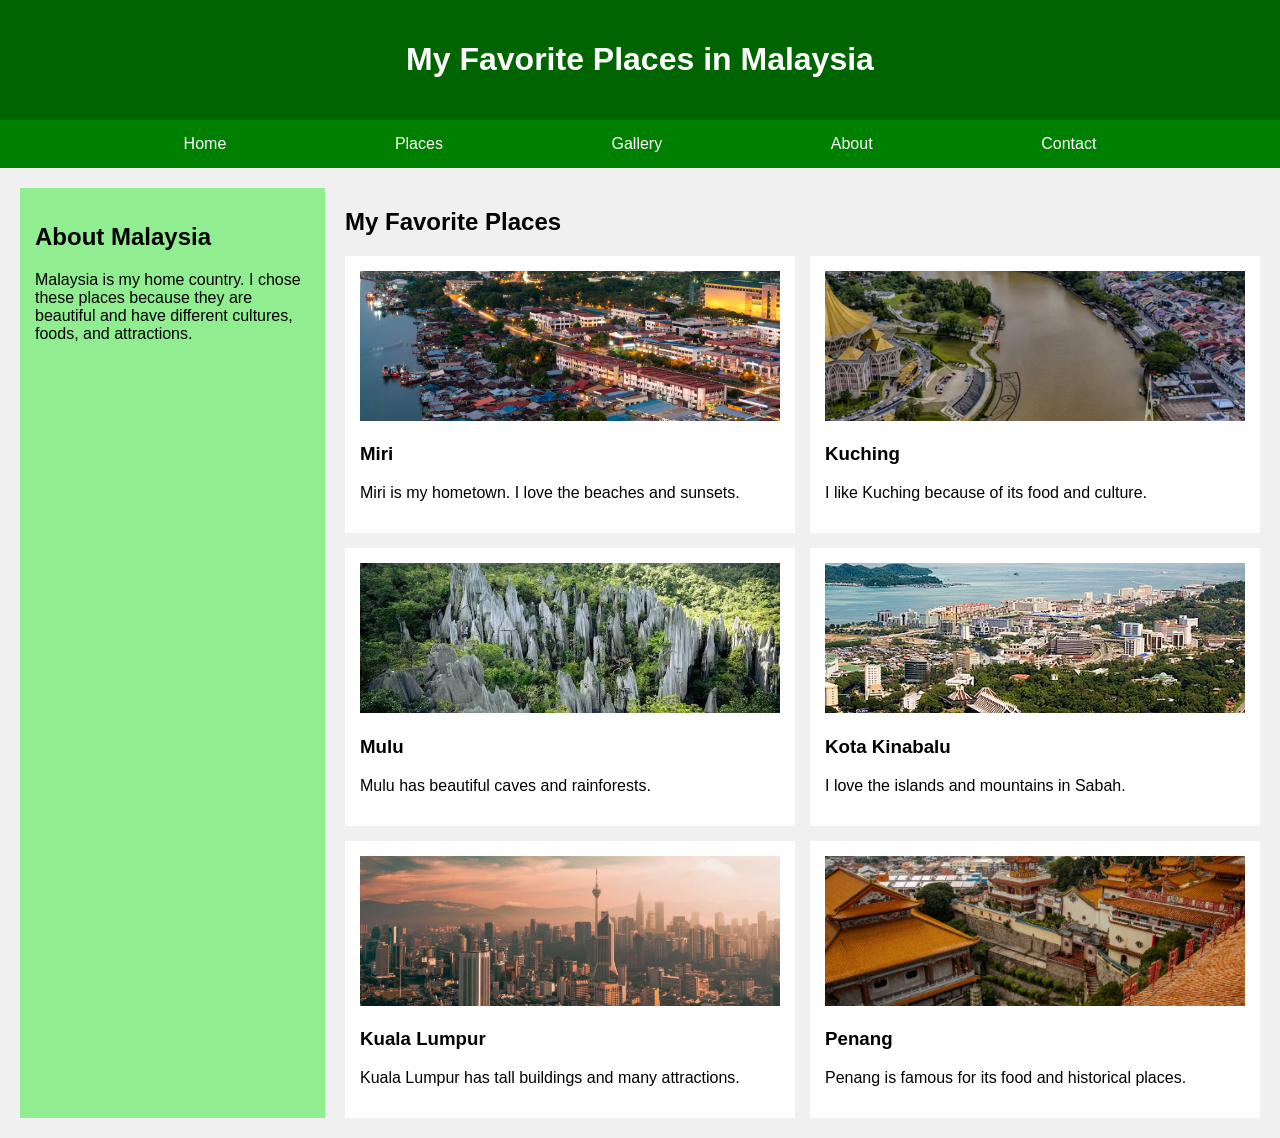
==== commit 421c3509: "Update index.html" ====
--- a/index.html
+++ b/index.html
@@ -40,37 +40,37 @@
             <div class="cards">
 
                 <article>
-                    <img src="images/miri.jpg" alt="Miri">
+                    <img src="miri.jpg" alt="Miri">
                     <h3>Miri</h3>
                     <p>Miri is my hometown. I love the beaches and sunsets.</p>
                 </article>
 
                 <article>
-                    <img src="images/kuching.jpg" alt="Kuching">
+                    <img src="kuching.jpg" alt="Kuching">
                     <h3>Kuching</h3>
                     <p>I like Kuching because of its food and culture.</p>
                 </article>
 
                 <article>
-                    <img src="images/mulu.jpg" alt="Mulu">
+                    <img src="mulu.jpg" alt="Mulu">
                     <h3>Mulu</h3>
                     <p>Mulu has beautiful caves and rainforests.</p>
                 </article>
 
                 <article>
-                    <img src="images/kk.jpg" alt="Kota Kinabalu">
+                    <img src="kk.jpg" alt="Kota Kinabalu">
                     <h3>Kota Kinabalu</h3>
                     <p>I love the islands and mountains in Sabah.</p>
                 </article>
 
                 <article>
-                    <img src="images/kl.jpg" alt="Kuala Lumpur">
+                    <img src="kl.jpg" alt="Kuala Lumpur">
                     <h3>Kuala Lumpur</h3>
                     <p>Kuala Lumpur has tall buildings and many attractions.</p>
                 </article>
 
                 <article>
-                    <img src="images/penang.jpg" alt="Penang">
+                    <img src="penang.jpg" alt="Penang">
                     <h3>Penang</h3>
                     <p>Penang is famous for its food and historical places.</p>
                 </article>
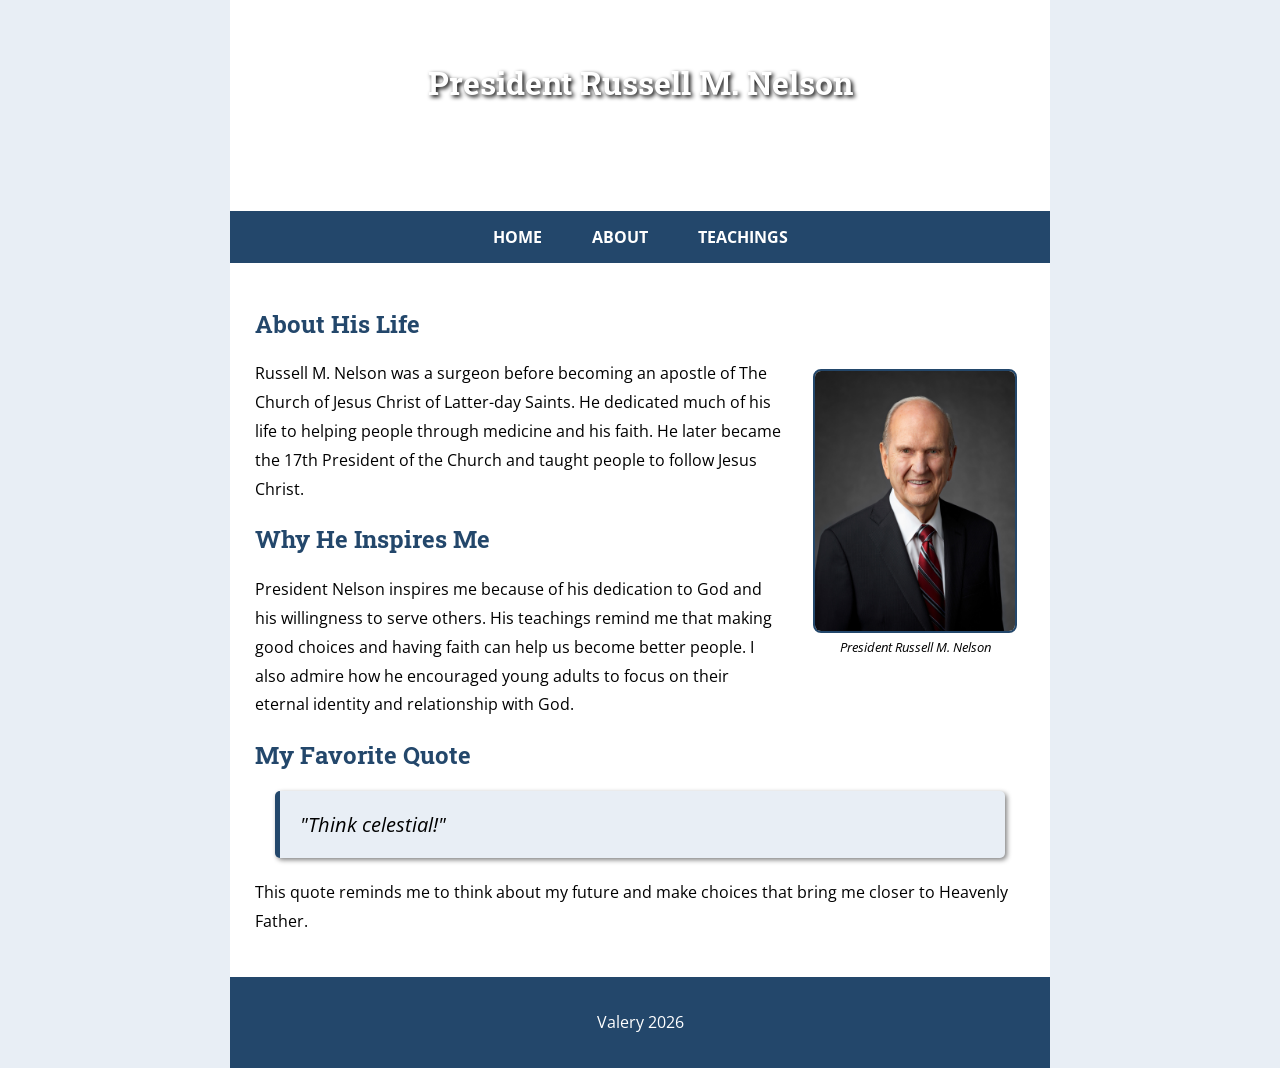
==== commit 5716f3da: "Add files via upload" ====
--- a/index.html
+++ b/index.html
@@ -4,81 +4,71 @@
 <head>
     <meta charset="UTF-8">
     <meta name="viewport" content="width=device-width, initial-scale=1.0">
-    <title>My Favorite Places in Malaysia</title>
-    <link rel="stylesheet" href="style.css">
+    <title>Russell M. Nelson</title>
+    <link rel="stylesheet" href="styles.css">
 </head>
 <body>
 
+<div class="wrapper">
+
     <header>
-        <h1>My Favorite Places in Malaysia</h1>
+        <h1>President Russell M. Nelson</h1>
+        <p>A Life of Faith and Service</p>
     </header>
 
     <nav>
         <a href="#">Home</a>
-        <a href="#">Places</a>
-        <a href="#">Gallery</a>
         <a href="#">About</a>
-        <a href="#">Contact</a>
+        <a href="#">Teachings</a>
     </nav>
 
-    <div class="layout">
+    <main>
+        <h2>About His Life</h2>
 
-        <aside>
-            <h2>About Malaysia</h2>
-            <p>
-                Malaysia is my home country.
-                I chose these places because
-                they are beautiful and have
-                different cultures, foods,
-                and attractions.
-            </p>
-        </aside>
+        <figure>
+            <img src="nelson.jpg" alt="President Russell M. Nelson">
+            <figcaption>President Russell M. Nelson</figcaption>
+        </figure>
 
-        <main>
-            <h2>My Favorite Places</h2>
+        <p>
+            Russell M. Nelson was a surgeon before becoming
+            an apostle of The Church of Jesus Christ of
+            Latter-day Saints. He dedicated much of his life
+            to helping people through medicine and his faith.
+            He later became the 17th President of the Church
+            and taught people to follow Jesus Christ.
+        </p>
 
-            <div class="cards">
+        <h2>Why He Inspires Me</h2>
 
-                <article>
-                    <img src="miri.jpg" alt="Miri">
-                    <h3>Miri</h3>
-                    <p>Miri is my hometown. I love the beaches and sunsets.</p>
-                </article>
+        <p>
+            President Nelson inspires me because of his
+            dedication to God and his willingness to serve
+            others. His teachings remind me that making
+            good choices and having faith can help us
+            become better people. I also admire how he
+            encouraged young adults to focus on their
+            eternal identity and relationship with God.
+        </p>
 
-                <article>
-                    <img src="kuching.jpg" alt="Kuching">
-                    <h3>Kuching</h3>
-                    <p>I like Kuching because of its food and culture.</p>
-                </article>
+        <h2>My Favorite Quote</h2>
 
-                <article>
-                    <img src="mulu.jpg" alt="Mulu">
-                    <h3>Mulu</h3>
-                    <p>Mulu has beautiful caves and rainforests.</p>
-                </article>
+        <blockquote>
+            "Think celestial!"
+        </blockquote>
 
-                <article>
-                    <img src="kk.jpg" alt="Kota Kinabalu">
-                    <h3>Kota Kinabalu</h3>
-                    <p>I love the islands and mountains in Sabah.</p>
-                </article>
+        <p>
+            This quote reminds me to think about my
+            future and make choices that bring me
+            closer to Heavenly Father.
+        </p>
+    </main>
 
-                <article>
-                    <img src="kl.jpg" alt="Kuala Lumpur">
-                    <h3>Kuala Lumpur</h3>
-                    <p>Kuala Lumpur has tall buildings and many attractions.</p>
-                </article>
+    <footer>
+        <p>Valery 2026</p>
+    </footer>
 
-                <article>
-                    <img src="penang.jpg" alt="Penang">
-                    <h3>Penang</h3>
-                    <p>Penang is famous for its food and historical places.</p>
-                </article>
-
-            </div>
-        </main>
-
-    </div>
+</div>
 
 </body>
 </html>
--- a/styles.css
+++ b/styles.css
@@ -0,0 +1,103 @@
+
+@import url('https://fonts.googleapis.com/css2?family=Open+Sans:wght@400;700&family=Roboto+Slab:wght@400;700&display=swap');
+
+body {
+    background-color: #e8eef5;
+    font-family: 'Open Sans', sans-serif;
+    margin: 0;
+}
+
+.wrapper {
+    background-color: white;
+    margin: 0 auto;
+    width: 820px;
+}
+
+header {
+    background-image: url("background.jpg");
+    background-size: cover;
+    background-origin: padding-box;
+    background-clip: padding-box;
+    color: white;
+    padding: 40px;
+    text-align: center;
+}
+
+header h1 {
+    font-family: 'Roboto Slab', serif;
+    font-size: 32px;
+    text-shadow: 2px 2px 4px black;
+}
+
+nav {
+    background-color: #23476b;
+    padding: 15px;
+    text-align: center;
+}
+
+nav a {
+    color: white;
+    font-weight: bold;
+    margin: 15px;
+    padding: 8px;
+    text-decoration: none;
+    text-transform: uppercase;
+}
+
+nav a:hover {
+    background-color: white;
+    border-radius: 5px;
+    color: #23476b;
+}
+
+main {
+    padding: 25px;
+}
+
+h2 {
+    color: #23476b;
+    font-family: 'Roboto Slab', serif;
+    font-size: 24px;
+}
+
+p {
+    font-size: 16px;
+    line-height: 1.8;
+}
+
+figure {
+    float: right;
+    margin: 10px 0 20px 20px;
+    text-align: center;
+    width: 220px;
+}
+
+figure img {
+    border: 2px solid #23476b;
+    border-radius: 8px;
+    height: 260px;
+    width: 200px;
+}
+
+figcaption {
+    font-size: 13px;
+    font-style: italic;
+}
+
+blockquote {
+    background-color: #e8eef5;
+    border-left: 5px solid #23476b;
+    border-radius: 5px;
+    box-shadow: 2px 2px 5px gray;
+    font-size: 20px;
+    font-style: italic;
+    margin: 20px;
+    padding: 20px;
+}
+
+footer {
+    background-color: #23476b;
+    color: white;
+    padding: 15px;
+    text-align: center;
+}
